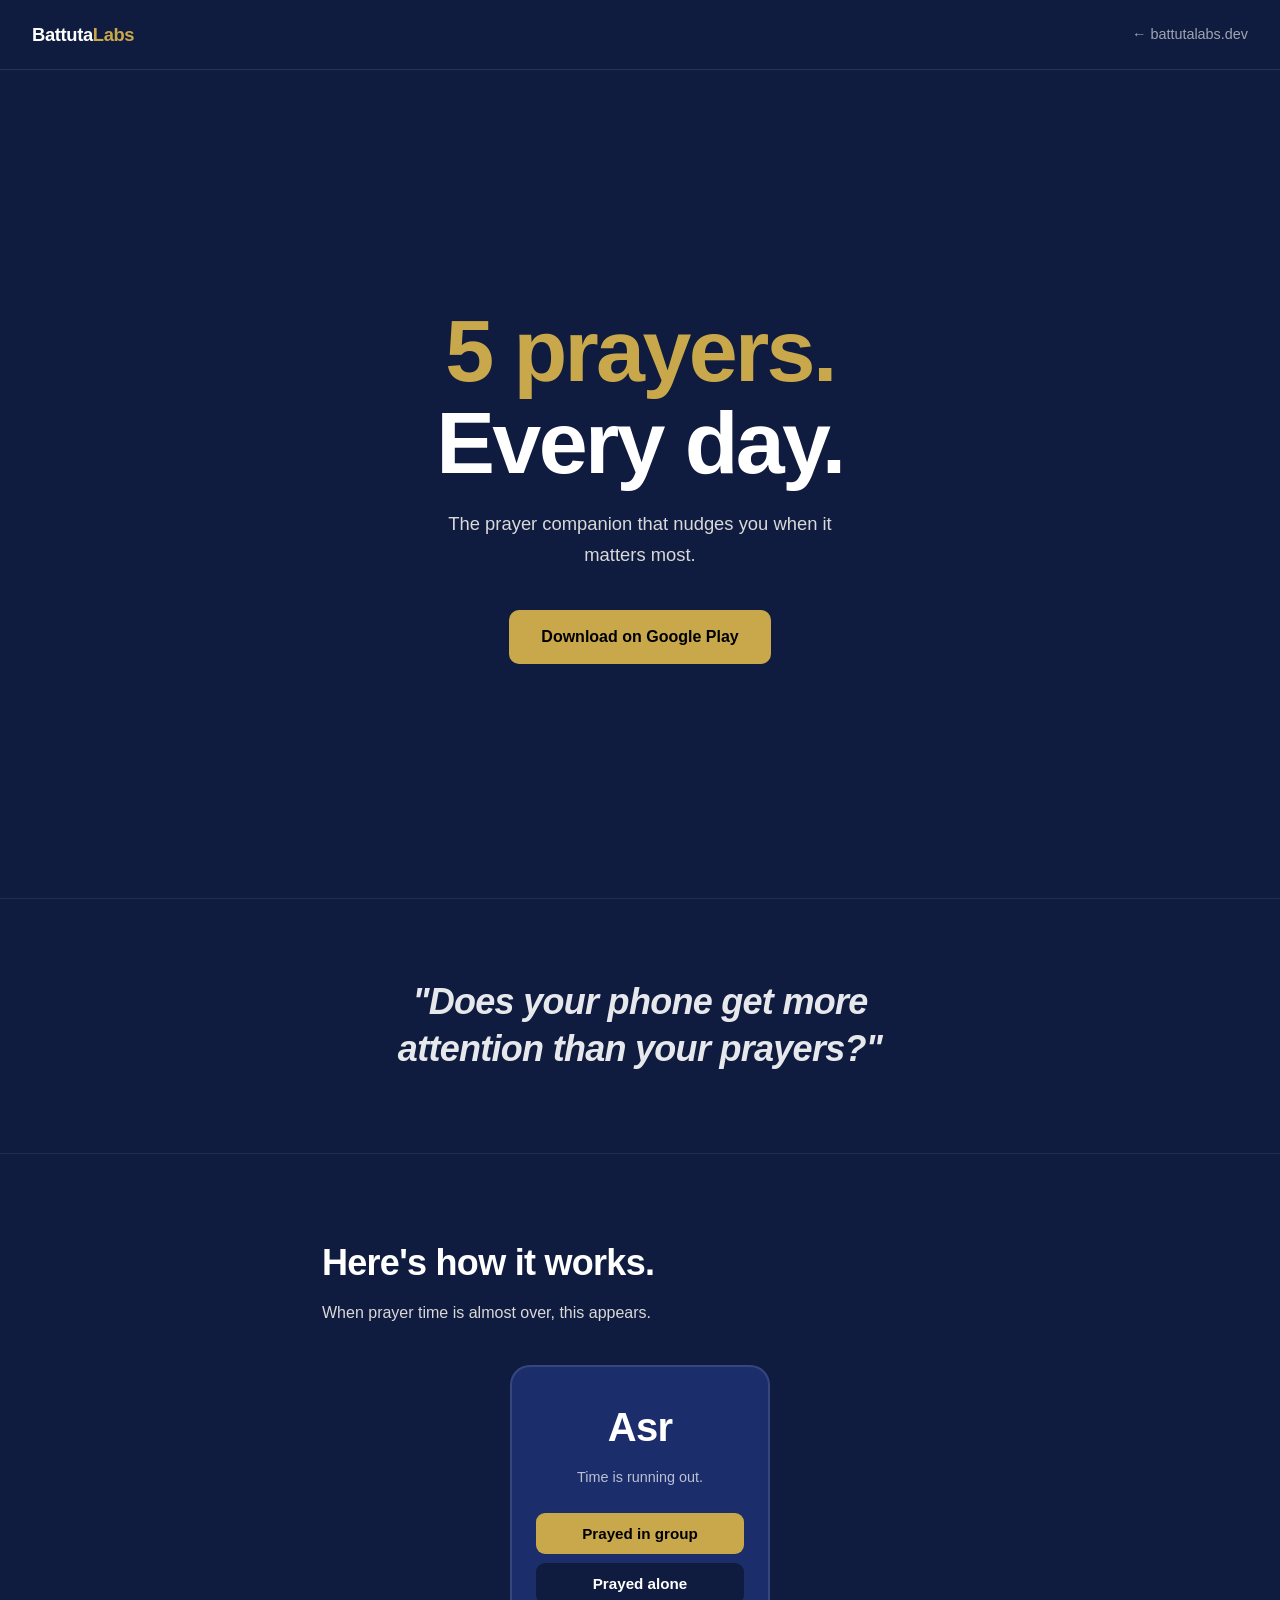
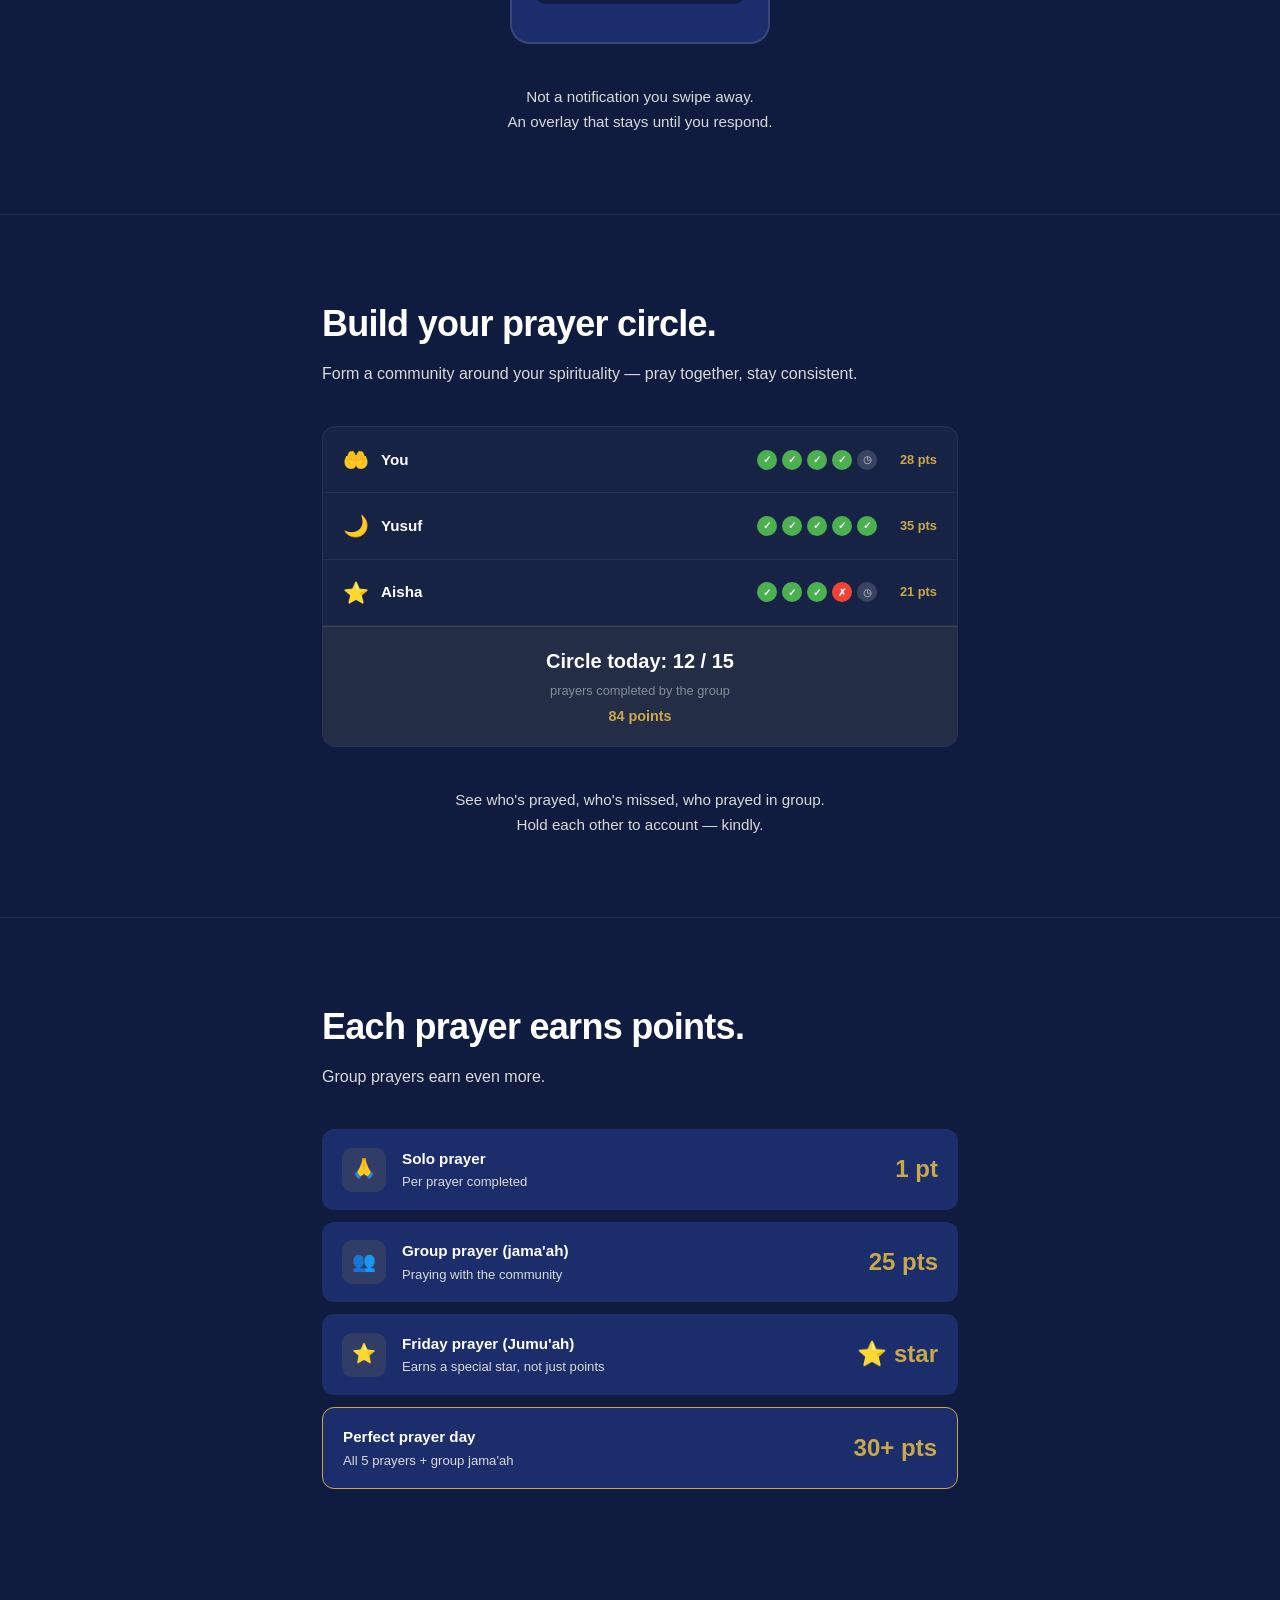
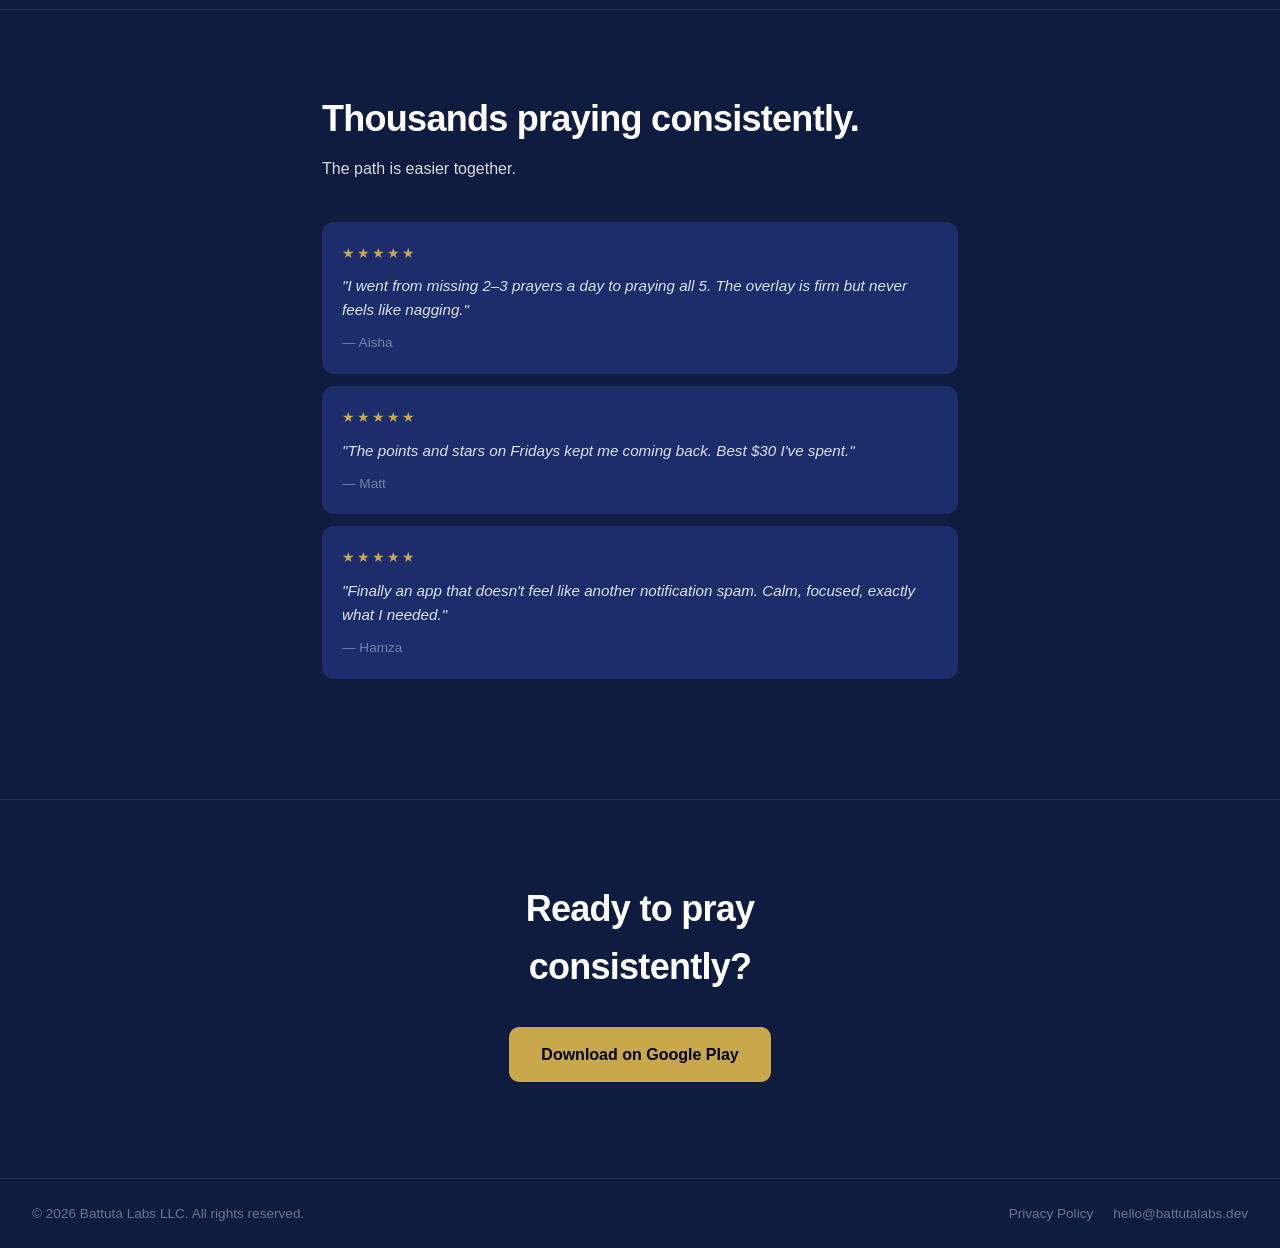
==== muslimprayernudge/index.html @ 5a3c50cb "Initial site: Battuta Labs homepage + Muslim Prayer Nudge marketing page" ====
<!DOCTYPE html>
<html lang="en">
<head>
  <meta charset="UTF-8" />
  <meta name="viewport" content="width=device-width, initial-scale=1.0" />
  <title>Muslim Prayer Nudge — Battuta Labs</title>
  <meta name="description" content="The prayer companion that nudges you when it matters most. Track your salah, build a prayer circle, earn points for consistency." />
  <link rel="stylesheet" href="../style.css" />
  <style>
    body { background: var(--app-bg); color: #fff; }

    /* ── Shared section shell ── */
    .section {
      max-width: 700px;
      margin: 0 auto;
      padding: 5rem 2rem;
    }

    .section-divider {
      border: none;
      border-top: 1px solid rgba(255,255,255,0.08);
    }

    /* ── Hero ── */
    .hero {
      min-height: 92vh;
      display: flex;
      flex-direction: column;
      align-items: center;
      justify-content: center;
      text-align: center;
      padding: 4rem 2rem;
      max-width: 700px;
      margin: 0 auto;
    }

    .hero h1 {
      font-size: clamp(3rem, 10vw, 5.5rem);
      font-weight: 800;
      letter-spacing: -0.03em;
      line-height: 1.05;
      margin-bottom: 1.25rem;
    }

    .hero h1 span { color: var(--app-gold); }

    .hero p {
      font-size: 1.15rem;
      color: var(--app-text);
      max-width: 420px;
      line-height: 1.65;
      margin-bottom: 2.5rem;
    }

    .btn-primary {
      display: inline-block;
      background: var(--app-gold);
      color: #000;
      font-size: 1rem;
      font-weight: 700;
      padding: 0.9rem 2rem;
      border-radius: 10px;
      text-decoration: none;
      transition: opacity 0.15s;
    }

    .btn-primary:hover { opacity: 0.88; }

    /* ── Problem pull-quote ── */
    .problem {
      text-align: center;
      padding: 5rem 2rem;
      max-width: 600px;
      margin: 0 auto;
    }

    .problem blockquote {
      font-size: clamp(1.5rem, 4vw, 2.25rem);
      font-weight: 700;
      font-style: italic;
      line-height: 1.3;
      letter-spacing: -0.02em;
      color: rgba(255,255,255,0.9);
    }

    /* ── Feature sections ── */
    .feature-header { margin-bottom: 2.5rem; }
    .feature-header h2 {
      font-size: clamp(1.6rem, 4vw, 2.25rem);
      font-weight: 800;
      letter-spacing: -0.02em;
      margin-bottom: 0.5rem;
    }
    .feature-header p { color: var(--app-text); font-size: 1rem; }

    /* ── Overlay mockup ── */
    .overlay-mockup-wrap {
      display: flex;
      justify-content: center;
      margin: 2.5rem 0;
    }

    .overlay-mockup {
      width: 260px;
      background: var(--app-card);
      border: 2px solid rgba(255,255,255,0.12);
      border-radius: 20px;
      padding: 1.75rem 1.5rem;
      text-align: center;
    }

    .overlay-prayer-name {
      font-size: 2.5rem;
      font-weight: 800;
      color: #fff;
      letter-spacing: -0.02em;
    }

    .overlay-subtitle {
      font-size: 0.9rem;
      color: rgba(255,255,255,0.7);
      margin: 0.4rem 0 1.5rem;
    }

    .overlay-btn {
      display: block;
      width: 100%;
      padding: 0.75rem;
      border-radius: 9px;
      font-size: 0.95rem;
      font-weight: 700;
      margin-bottom: 0.6rem;
      border: none;
      cursor: default;
    }

    .overlay-btn.gold { background: var(--app-gold); color: #000; }
    .overlay-btn.blue { background: var(--app-bg); color: #fff; }

    .feature-caption {
      text-align: center;
      color: var(--app-text);
      font-size: 0.95rem;
      line-height: 1.65;
      max-width: 420px;
      margin: 0 auto;
    }

    /* ── Circle board mockup ── */
    .circle-board {
      background: rgba(255,255,255,0.03);
      border: 1px solid rgba(255,255,255,0.08);
      border-radius: 14px;
      overflow: hidden;
      margin: 2.5rem 0;
    }

    .member-row {
      display: flex;
      align-items: center;
      gap: 0.75rem;
      padding: 1rem 1.25rem;
      border-bottom: 1px solid rgba(255,255,255,0.06);
    }

    .member-row:last-of-type { border-bottom: none; }

    .member-emoji { font-size: 1.3rem; flex-shrink: 0; }

    .member-name {
      flex: 1;
      font-weight: 600;
      font-size: 0.95rem;
    }

    .prayer-dots {
      display: flex;
      gap: 5px;
      flex-shrink: 0;
    }

    .dot {
      width: 20px;
      height: 20px;
      border-radius: 50%;
      display: flex;
      align-items: center;
      justify-content: center;
      font-size: 0.6rem;
      font-weight: 700;
    }

    .dot.prayed   { background: #4CAF50; color: #fff; }
    .dot.missed   { background: #F44336; color: #fff; }
    .dot.upcoming { background: rgba(255,255,255,0.15); color: rgba(255,255,255,0.5); }

    .member-pts {
      font-size: 0.8rem;
      color: var(--app-gold);
      font-weight: 600;
      flex-shrink: 0;
      min-width: 48px;
      text-align: right;
    }

    .circle-total {
      background: rgba(201,168,76,0.08);
      border-top: 1px solid rgba(201,168,76,0.2);
      padding: 1.1rem 1.25rem;
      text-align: center;
    }

    .circle-total strong {
      display: block;
      font-size: 1.25rem;
      font-weight: 800;
      color: #fff;
    }

    .circle-total span {
      font-size: 0.8rem;
      color: rgba(255,255,255,0.45);
    }

    .circle-total .total-pts {
      font-size: 0.9rem;
      color: var(--app-gold);
      font-weight: 600;
      margin-top: 0.2rem;
    }

    /* ── Points cards ── */
    .points-cards { display: flex; flex-direction: column; gap: 0.75rem; margin: 2.5rem 0; }

    .point-card {
      display: flex;
      align-items: center;
      gap: 1rem;
      background: var(--app-card);
      border-radius: 12px;
      padding: 1.1rem 1.25rem;
    }

    .point-card.bordered {
      border: 1.5px solid var(--app-gold);
    }

    .point-icon {
      width: 44px;
      height: 44px;
      border-radius: 10px;
      background: rgba(201,168,76,0.12);
      display: flex;
      align-items: center;
      justify-content: center;
      font-size: 1.2rem;
      flex-shrink: 0;
    }

    .point-info { flex: 1; }
    .point-info h4 { font-size: 0.95rem; font-weight: 700; color: #fff; }
    .point-info p { font-size: 0.82rem; color: var(--app-text); }

    .point-value {
      font-size: 1.5rem;
      font-weight: 800;
      color: var(--app-gold);
      flex-shrink: 0;
    }

    /* ── Social proof ── */
    .reviews { display: flex; flex-direction: column; gap: 0.75rem; margin: 2.5rem 0; }

    .review-card {
      background: var(--app-card);
      border-radius: 12px;
      padding: 1.25rem;
    }

    .stars { color: var(--app-gold); font-size: 0.9rem; letter-spacing: 2px; margin-bottom: 0.6rem; }

    .review-body {
      font-size: 0.95rem;
      font-style: italic;
      color: rgba(255,255,255,0.85);
      line-height: 1.6;
      margin-bottom: 0.6rem;
    }

    .review-author { font-size: 0.85rem; color: rgba(255,255,255,0.4); }

    /* ── Final CTA ── */
    .cta-section {
      text-align: center;
      padding: 5rem 2rem 6rem;
      max-width: 500px;
      margin: 0 auto;
    }

    .cta-section h2 {
      font-size: clamp(1.6rem, 4vw, 2.25rem);
      font-weight: 800;
      letter-spacing: -0.02em;
      margin-bottom: 2rem;
    }

    @media (max-width: 520px) {
      .section { padding: 3.5rem 1.25rem; }
      .hero { padding: 3rem 1.25rem; min-height: 80vh; }
      .overlay-mockup { width: 220px; }
      .member-row { gap: 0.5rem; }
    }
  </style>
</head>
<body>

  <nav class="site-nav dark">
    <a class="logo" href="../">Battuta<span class="labs">Labs</span></a>
    <a class="nav-link" href="../">← battutalabs.dev</a>
  </nav>

  <!-- HERO -->
  <section class="hero">
    <h1><span>5 prayers.</span><br>Every day.</h1>
    <p>The prayer companion that nudges you when it matters most.</p>
    <a class="btn-primary" href="#">Download on Google Play</a>
  </section>

  <hr class="section-divider" />

  <!-- PROBLEM -->
  <div class="problem">
    <blockquote>"Does your phone get more attention than your prayers?"</blockquote>
  </div>

  <hr class="section-divider" />

  <!-- FEATURE 1: The Nudge -->
  <div class="section">
    <div class="feature-header">
      <h2>Here's how it works.</h2>
      <p>When prayer time is almost over, this appears.</p>
    </div>

    <div class="overlay-mockup-wrap">
      <div class="overlay-mockup">
        <div class="overlay-prayer-name">Asr</div>
        <div class="overlay-subtitle">Time is running out.</div>
        <button class="overlay-btn gold">Prayed in group</button>
        <button class="overlay-btn blue">Prayed alone</button>
      </div>
    </div>

    <p class="feature-caption">
      Not a notification you swipe away.<br>
      An overlay that stays until you respond.
    </p>
  </div>

  <hr class="section-divider" />

  <!-- FEATURE 2: Prayer Circle -->
  <div class="section">
    <div class="feature-header">
      <h2>Build your prayer circle.</h2>
      <p>Form a community around your spirituality — pray together, stay consistent.</p>
    </div>

    <div class="circle-board">
      <!-- You -->
      <div class="member-row">
        <span class="member-emoji">🤲</span>
        <span class="member-name">You</span>
        <div class="prayer-dots">
          <span class="dot prayed">✓</span>
          <span class="dot prayed">✓</span>
          <span class="dot prayed">✓</span>
          <span class="dot prayed">✓</span>
          <span class="dot upcoming">◷</span>
        </div>
        <span class="member-pts">28 pts</span>
      </div>
      <!-- Yusuf -->
      <div class="member-row">
        <span class="member-emoji">🌙</span>
        <span class="member-name">Yusuf</span>
        <div class="prayer-dots">
          <span class="dot prayed">✓</span>
          <span class="dot prayed">✓</span>
          <span class="dot prayed">✓</span>
          <span class="dot prayed">✓</span>
          <span class="dot prayed">✓</span>
        </div>
        <span class="member-pts">35 pts</span>
      </div>
      <!-- Aisha -->
      <div class="member-row">
        <span class="member-emoji">⭐</span>
        <span class="member-name">Aisha</span>
        <div class="prayer-dots">
          <span class="dot prayed">✓</span>
          <span class="dot prayed">✓</span>
          <span class="dot prayed">✓</span>
          <span class="dot missed">✗</span>
          <span class="dot upcoming">◷</span>
        </div>
        <span class="member-pts">21 pts</span>
      </div>
      <!-- Group total -->
      <div class="circle-total">
        <strong>Circle today: 12 / 15</strong>
        <span>prayers completed by the group</span>
        <div class="total-pts">84 points</div>
      </div>
    </div>

    <p class="feature-caption">
      See who's prayed, who's missed, who prayed in group.<br>
      Hold each other to account — kindly.
    </p>
  </div>

  <hr class="section-divider" />

  <!-- FEATURE 3: Points -->
  <div class="section">
    <div class="feature-header">
      <h2>Each prayer earns points.</h2>
      <p>Group prayers earn even more.</p>
    </div>

    <div class="points-cards">
      <div class="point-card">
        <div class="point-icon">🙏</div>
        <div class="point-info">
          <h4>Solo prayer</h4>
          <p>Per prayer completed</p>
        </div>
        <span class="point-value">1 pt</span>
      </div>

      <div class="point-card">
        <div class="point-icon">👥</div>
        <div class="point-info">
          <h4>Group prayer (jama'ah)</h4>
          <p>Praying with the community</p>
        </div>
        <span class="point-value">25 pts</span>
      </div>

      <div class="point-card">
        <div class="point-icon">⭐</div>
        <div class="point-info">
          <h4>Friday prayer (Jumu'ah)</h4>
          <p>Earns a special star, not just points</p>
        </div>
        <span class="point-value">⭐ star</span>
      </div>

      <div class="point-card bordered">
        <div class="point-info">
          <h4>Perfect prayer day</h4>
          <p>All 5 prayers + group jama'ah</p>
        </div>
        <span class="point-value">30+ pts</span>
      </div>
    </div>
  </div>

  <hr class="section-divider" />

  <!-- SOCIAL PROOF -->
  <div class="section">
    <div class="feature-header">
      <h2>Thousands praying consistently.</h2>
      <p>The path is easier together.</p>
    </div>

    <div class="reviews">
      <div class="review-card">
        <div class="stars">★★★★★</div>
        <p class="review-body">"I went from missing 2–3 prayers a day to praying all 5. The overlay is firm but never feels like nagging."</p>
        <p class="review-author">— Aisha</p>
      </div>
      <div class="review-card">
        <div class="stars">★★★★★</div>
        <p class="review-body">"The points and stars on Fridays kept me coming back. Best $30 I've spent."</p>
        <p class="review-author">— Matt</p>
      </div>
      <div class="review-card">
        <div class="stars">★★★★★</div>
        <p class="review-body">"Finally an app that doesn't feel like another notification spam. Calm, focused, exactly what I needed."</p>
        <p class="review-author">— Hamza</p>
      </div>
    </div>
  </div>

  <hr class="section-divider" />

  <!-- FINAL CTA -->
  <div class="cta-section">
    <h2>Ready to pray consistently?</h2>
    <a class="btn-primary" href="#">Download on Google Play</a>
  </div>

  <footer class="site-footer dark">
    <p>&copy; 2026 Battuta Labs LLC. All rights reserved.</p>
    <nav class="footer-links">
      <a href="privacypolicy/">Privacy Policy</a>
      <a href="mailto:hello@battutalabs.dev">hello@battutalabs.dev</a>
    </nav>
  </footer>

</body>
</html>
---- style.css ----
*, *::before, *::after { box-sizing: border-box; margin: 0; padding: 0; }

:root {
  --bg: #ffffff;
  --text: #1a1a1a;
  --muted: #6b6b6b;
  --accent: #1a6b3c;
  --accent-light: #e8f5ee;
  --border: #e8e8e8;
  --card: #f9f9f9;

  --app-bg: #0F1C3F;
  --app-card: #1B2E6B;
  --app-gold: #C9A84C;
  --app-text: #D9D9D9;
}

body {
  font-family: -apple-system, BlinkMacSystemFont, "Segoe UI", Roboto, Helvetica, Arial, sans-serif;
  line-height: 1.6;
  color: var(--text);
  background: var(--bg);
}

/* ── Nav ── */
.site-nav {
  padding: 1.25rem 2rem;
  border-bottom: 1px solid var(--border);
  display: flex;
  align-items: center;
  justify-content: space-between;
}

.site-nav.dark {
  border-bottom-color: rgba(255,255,255,0.1);
  background: var(--app-bg);
}

.logo {
  font-size: 1.15rem;
  font-weight: 700;
  color: var(--text);
  text-decoration: none;
  letter-spacing: -0.02em;
}

.logo .labs { color: var(--accent); }

.site-nav.dark .logo { color: #fff; }
.site-nav.dark .logo .labs { color: var(--app-gold); }

.nav-link {
  font-size: 0.9rem;
  color: var(--muted);
  text-decoration: none;
}

.nav-link:hover { color: var(--text); }
.site-nav.dark .nav-link { color: rgba(255,255,255,0.6); }
.site-nav.dark .nav-link:hover { color: #fff; }

/* ── Footer ── */
.site-footer {
  border-top: 1px solid var(--border);
  padding: 1.5rem 2rem;
  display: flex;
  justify-content: space-between;
  align-items: center;
  flex-wrap: wrap;
  gap: 0.75rem;
}

.site-footer.dark {
  border-top-color: rgba(255,255,255,0.1);
  background: var(--app-bg);
}

.site-footer p {
  font-size: 0.85rem;
  color: var(--muted);
}

.site-footer.dark p { color: rgba(255,255,255,0.4); }

.footer-links { display: flex; gap: 1.25rem; }

.footer-links a {
  font-size: 0.85rem;
  color: var(--muted);
  text-decoration: none;
}

.footer-links a:hover { color: var(--text); }
.site-footer.dark .footer-links a { color: rgba(255,255,255,0.4); }
.site-footer.dark .footer-links a:hover { color: #fff; }

/* ── Utilities ── */
.section-label {
  font-size: 0.72rem;
  font-weight: 700;
  letter-spacing: 0.1em;
  text-transform: uppercase;
  color: var(--muted);
  margin-bottom: 1rem;
}

@media (max-width: 520px) {
  .site-nav, .site-footer { padding: 1rem 1.25rem; }
  .site-footer { flex-direction: column; text-align: center; }
  .footer-links { justify-content: center; }
}
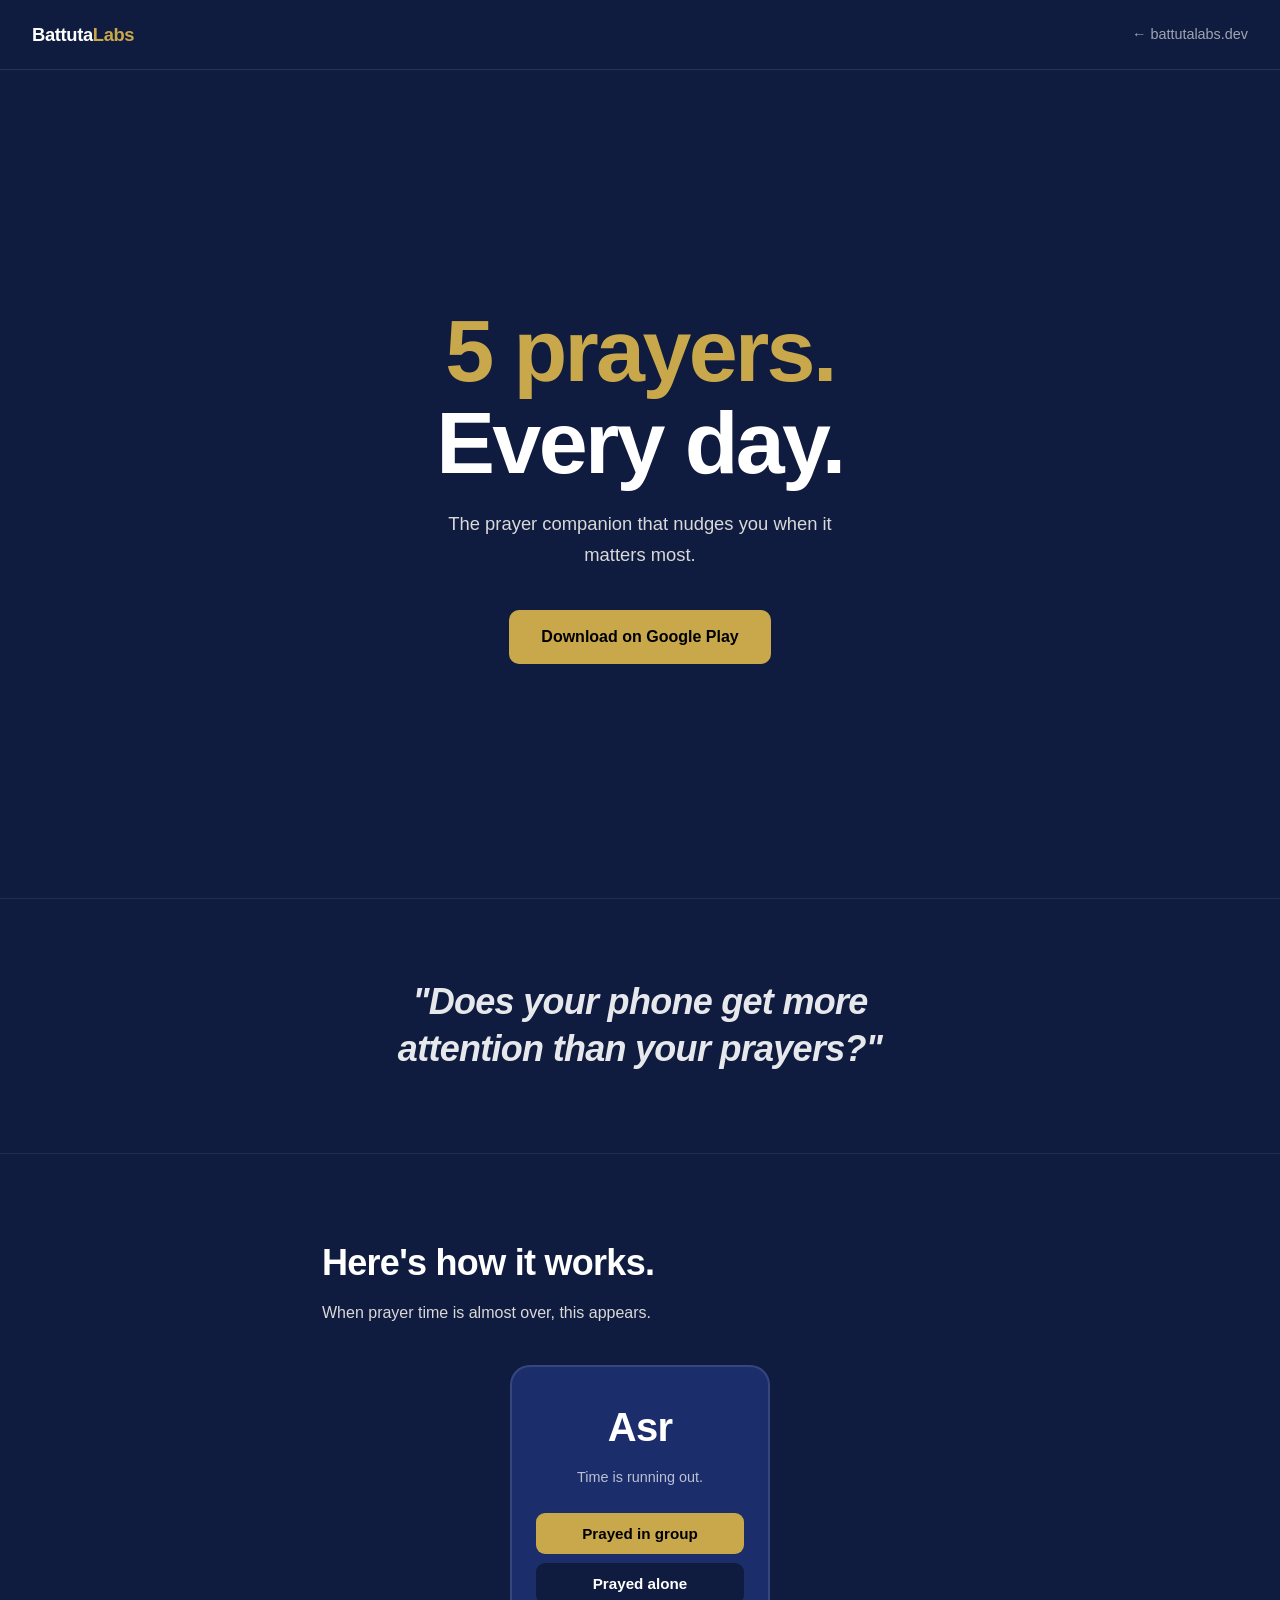
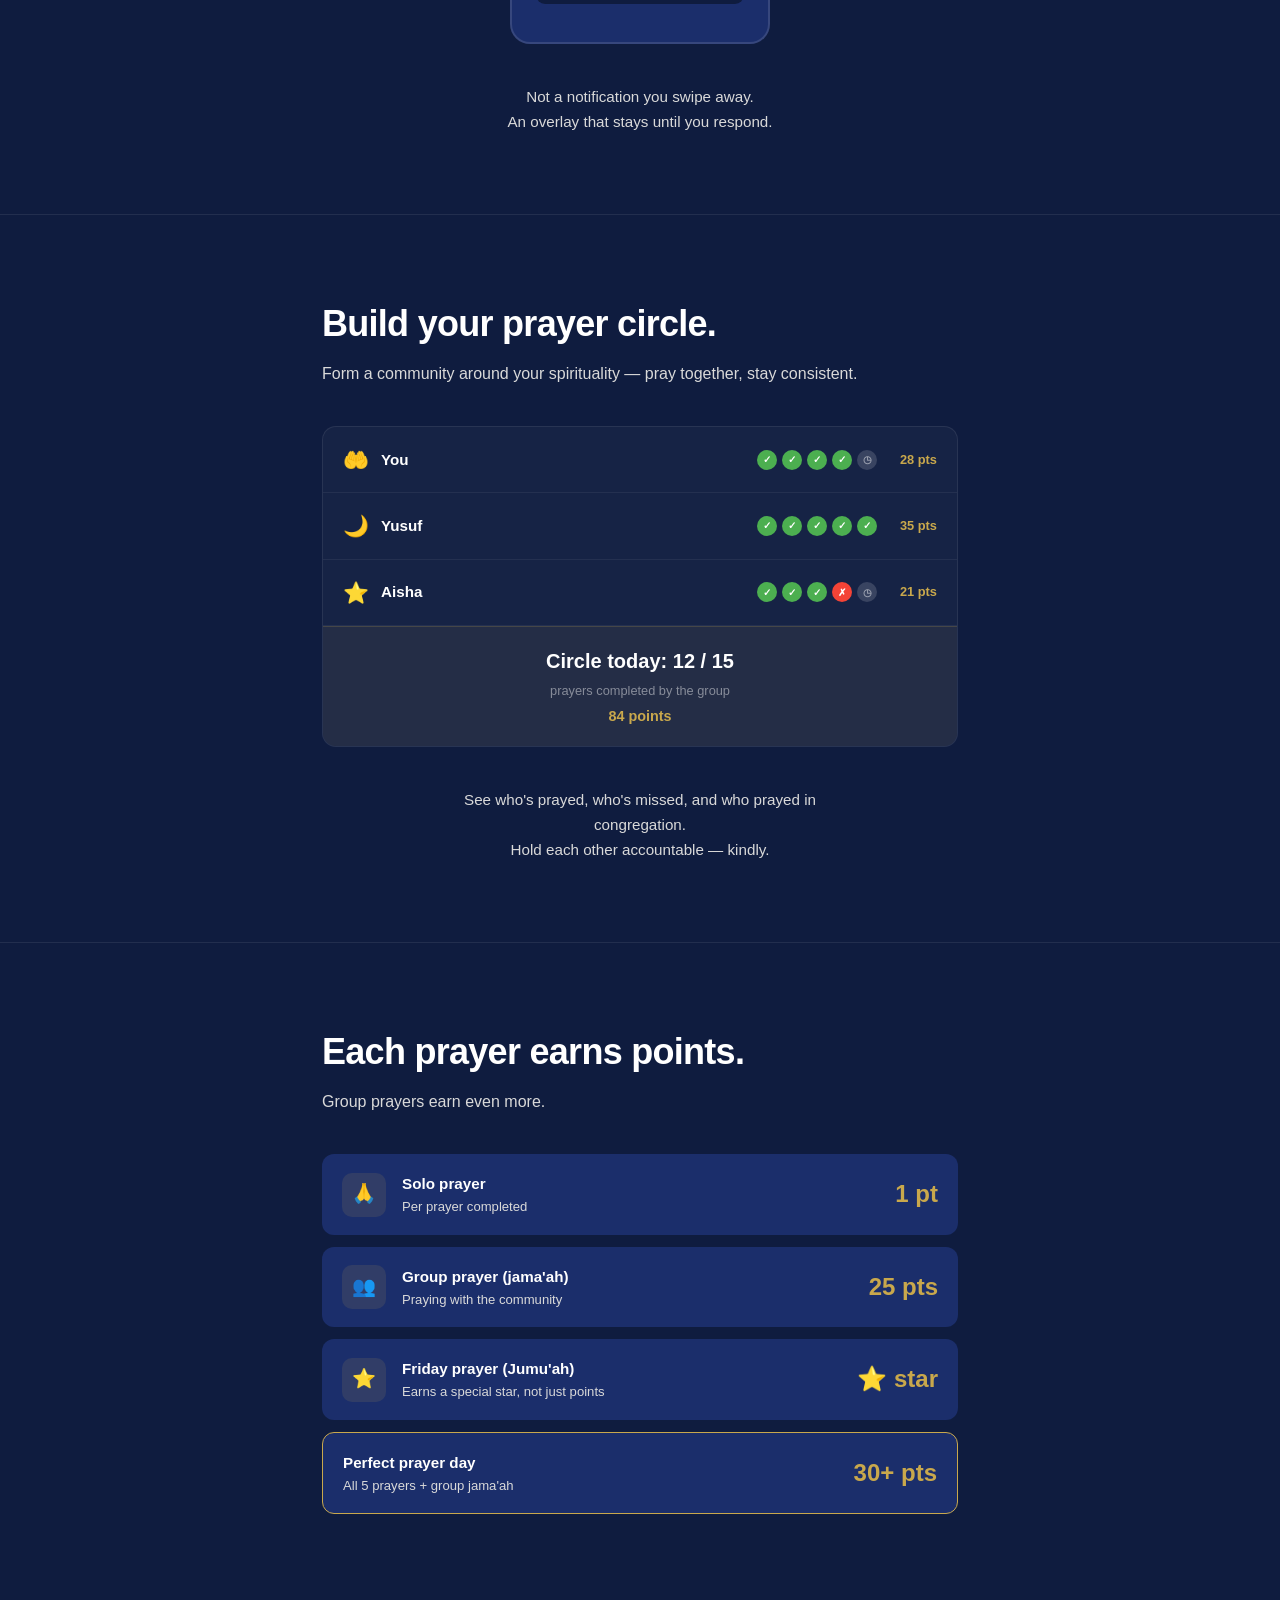
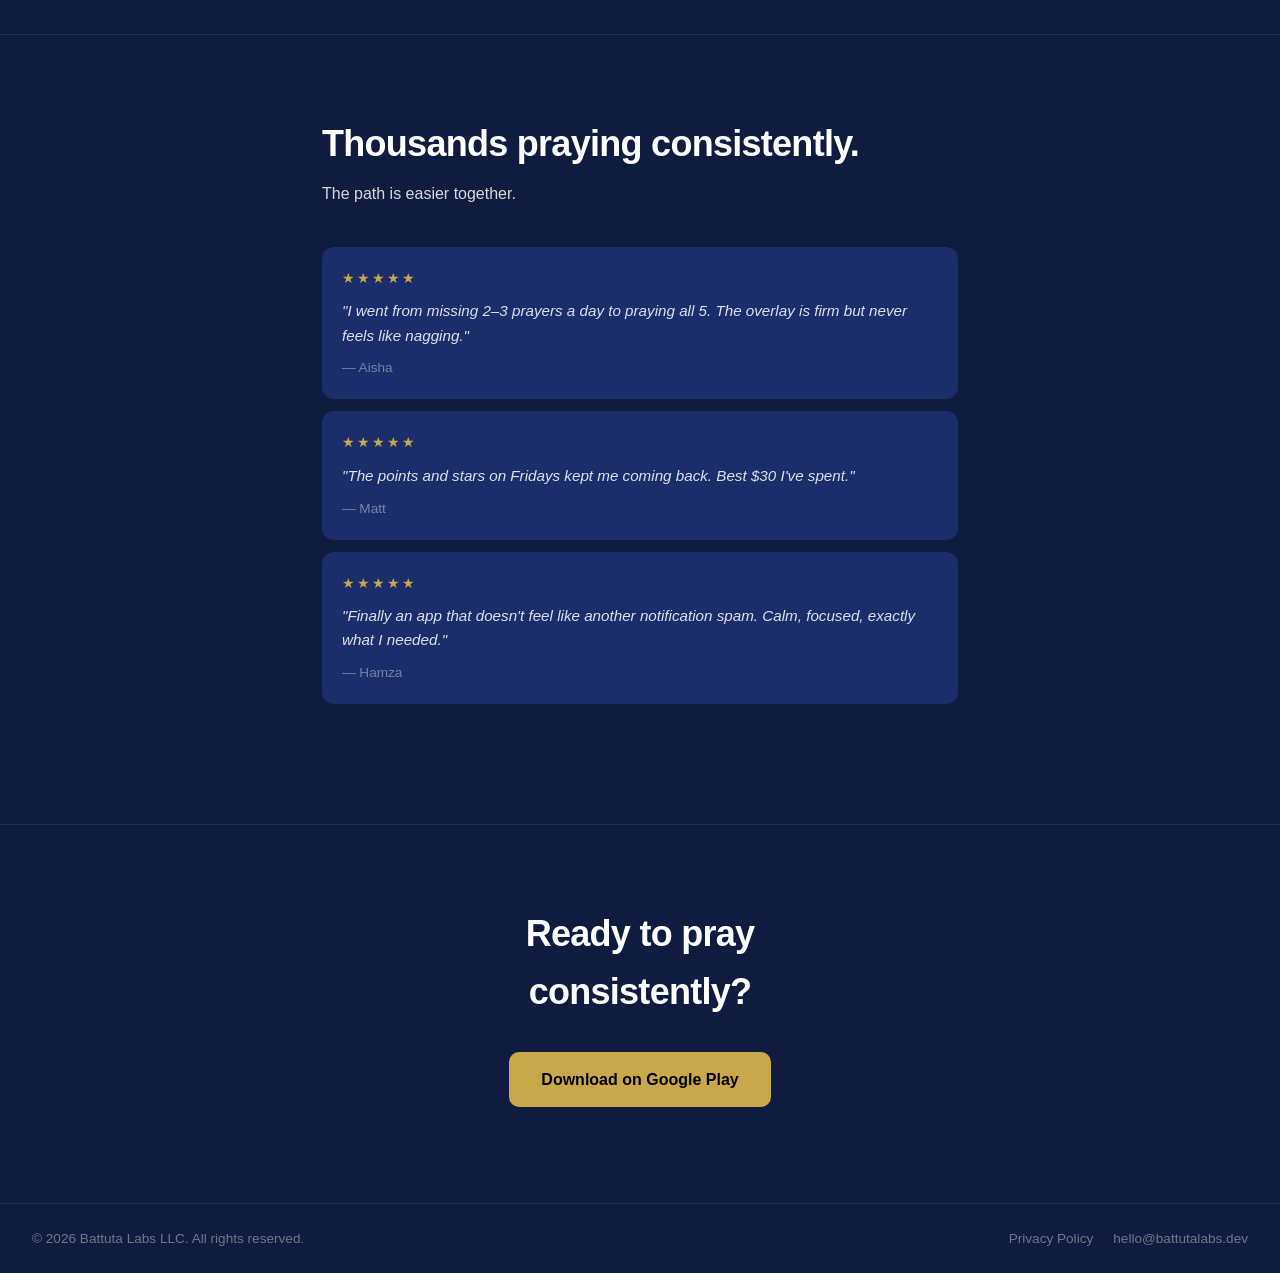
==== commit ec983913: "fix: correct grammar in prayer circle caption" ====
--- a/muslimprayernudge/index.html
+++ b/muslimprayernudge/index.html
@@ -415,8 +415,8 @@
     </div>
 
     <p class="feature-caption">
-      See who's prayed, who's missed, who prayed in group.<br>
-      Hold each other to account — kindly.
+      See who's prayed, who's missed, and who prayed in congregation.<br>
+      Hold each other accountable — kindly.
     </p>
   </div>
 
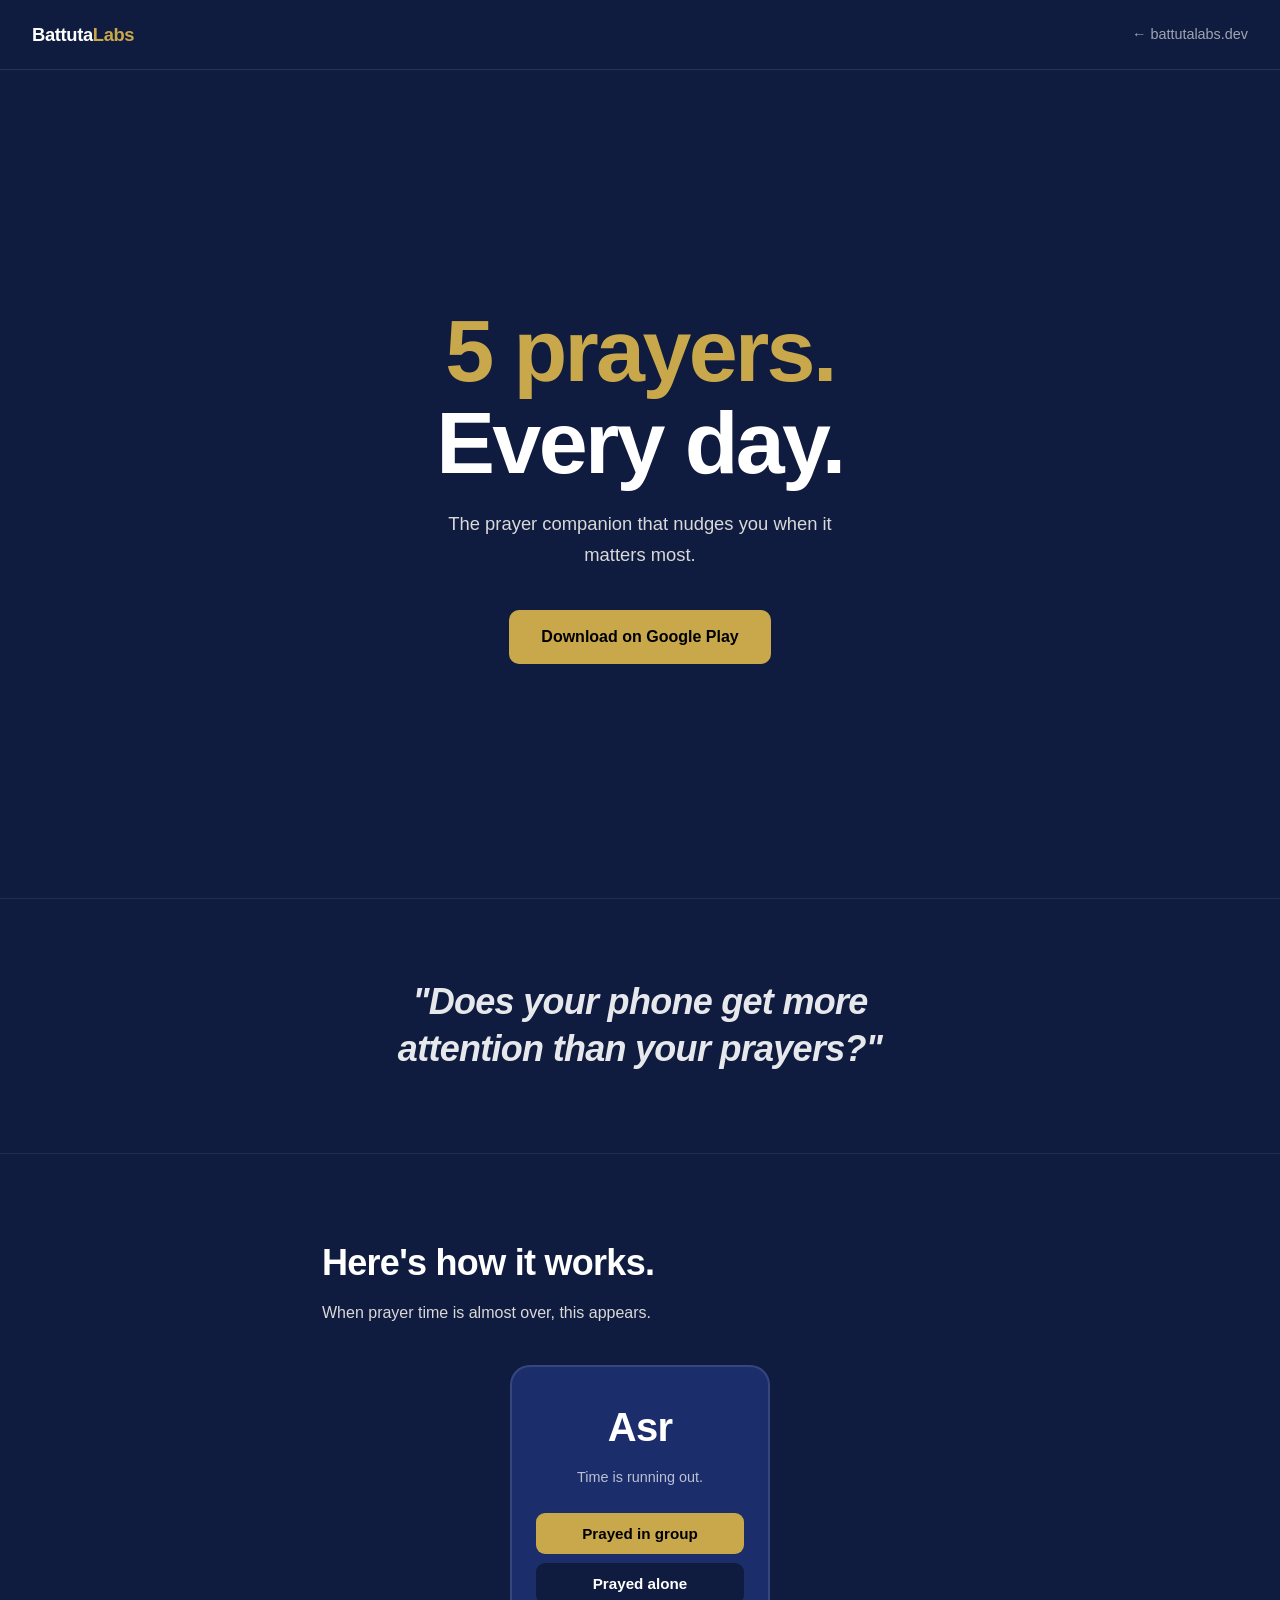
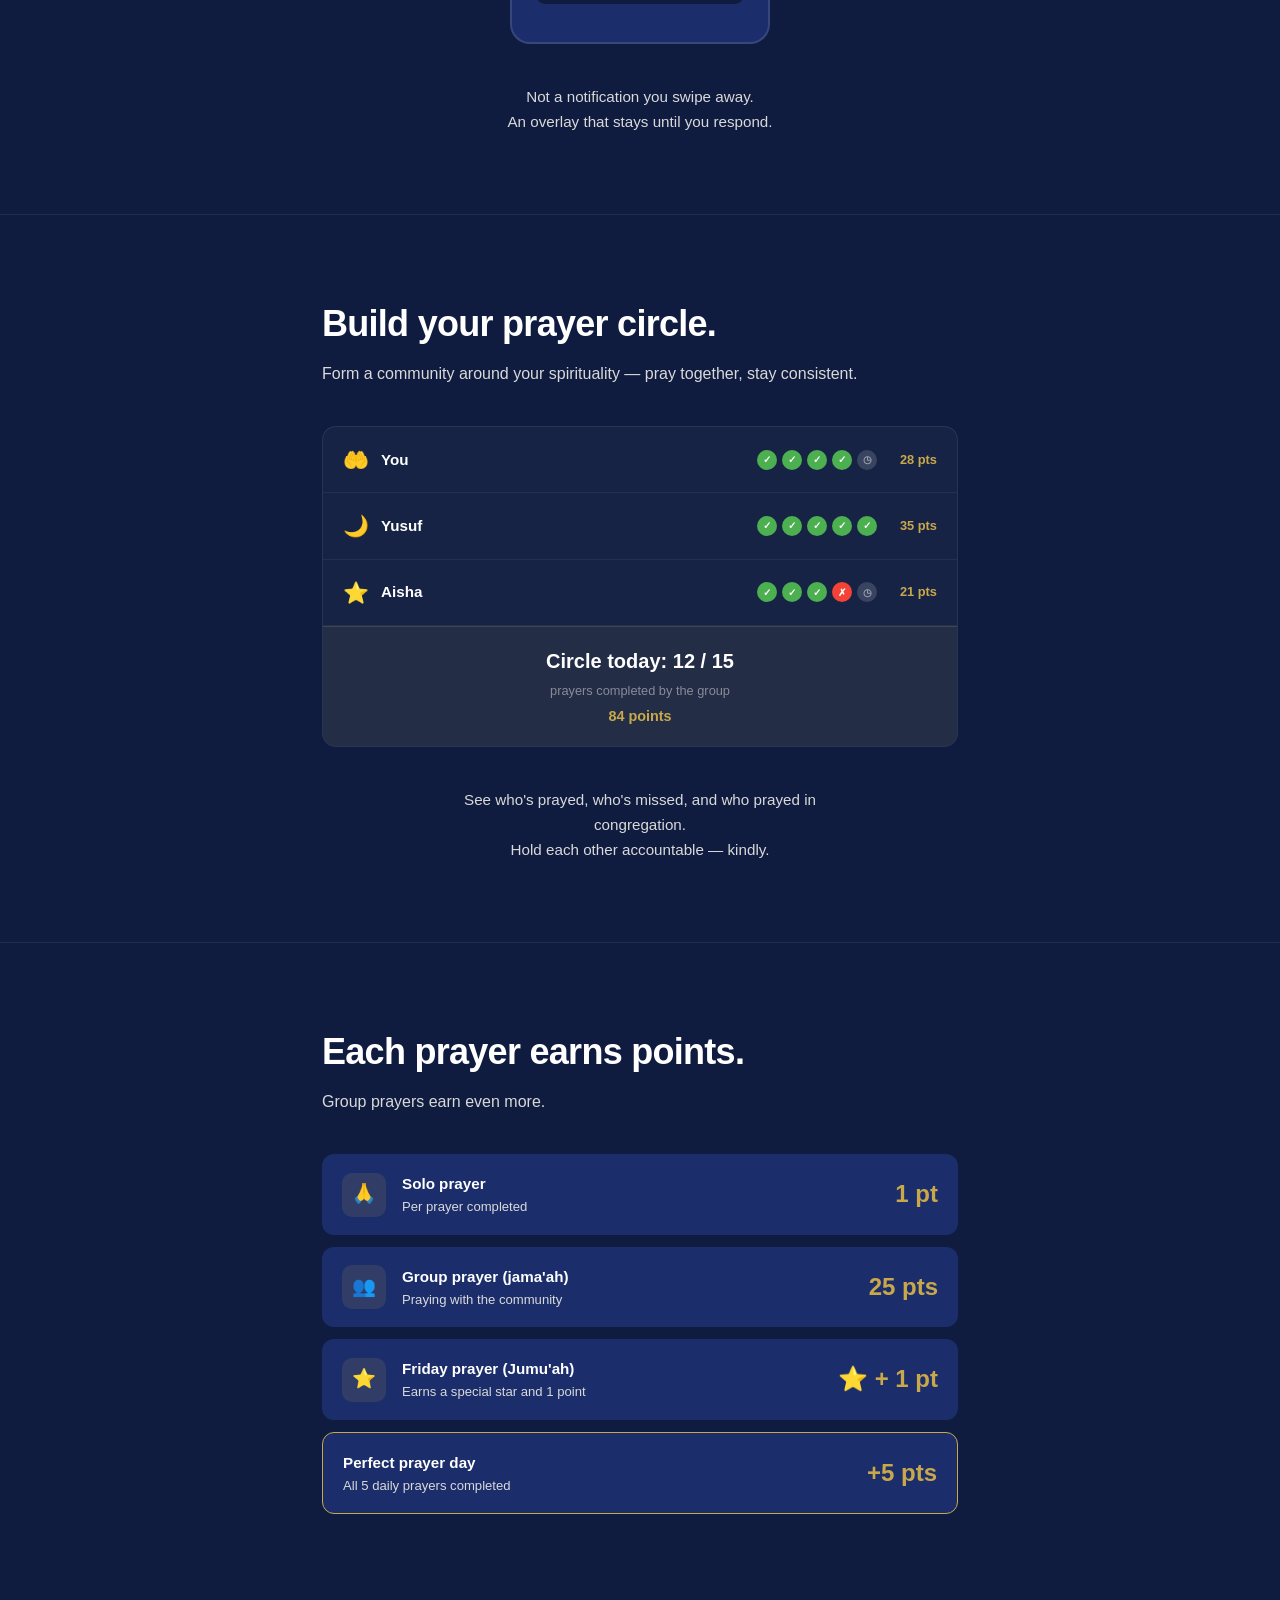
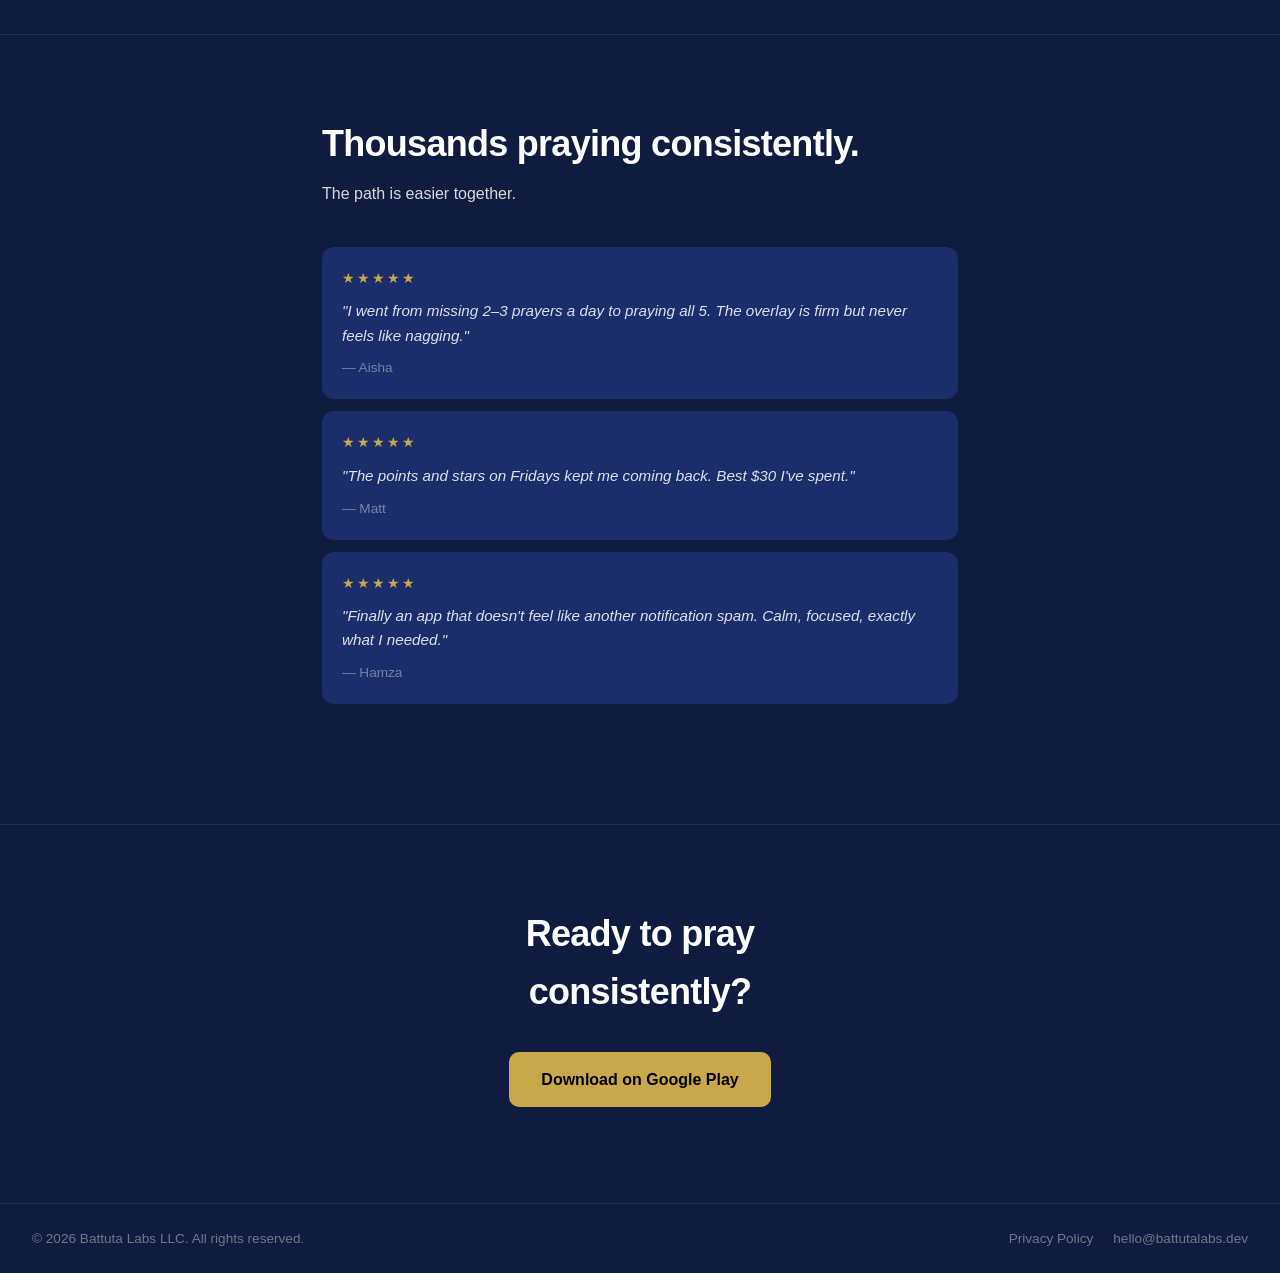
==== commit 962c94c3: "fix: update points values to match app (jumuah +1pt, perfect day +5pts)" ====
--- a/muslimprayernudge/index.html
+++ b/muslimprayernudge/index.html
@@ -452,17 +452,17 @@
         <div class="point-icon">⭐</div>
         <div class="point-info">
           <h4>Friday prayer (Jumu'ah)</h4>
-          <p>Earns a special star, not just points</p>
-        </div>
-        <span class="point-value">⭐ star</span>
+          <p>Earns a special star and 1 point</p>
+        </div>
+        <span class="point-value">⭐ + 1 pt</span>
       </div>
 
       <div class="point-card bordered">
         <div class="point-info">
           <h4>Perfect prayer day</h4>
-          <p>All 5 prayers + group jama'ah</p>
-        </div>
-        <span class="point-value">30+ pts</span>
+          <p>All 5 daily prayers completed</p>
+        </div>
+        <span class="point-value">+5 pts</span>
       </div>
     </div>
   </div>
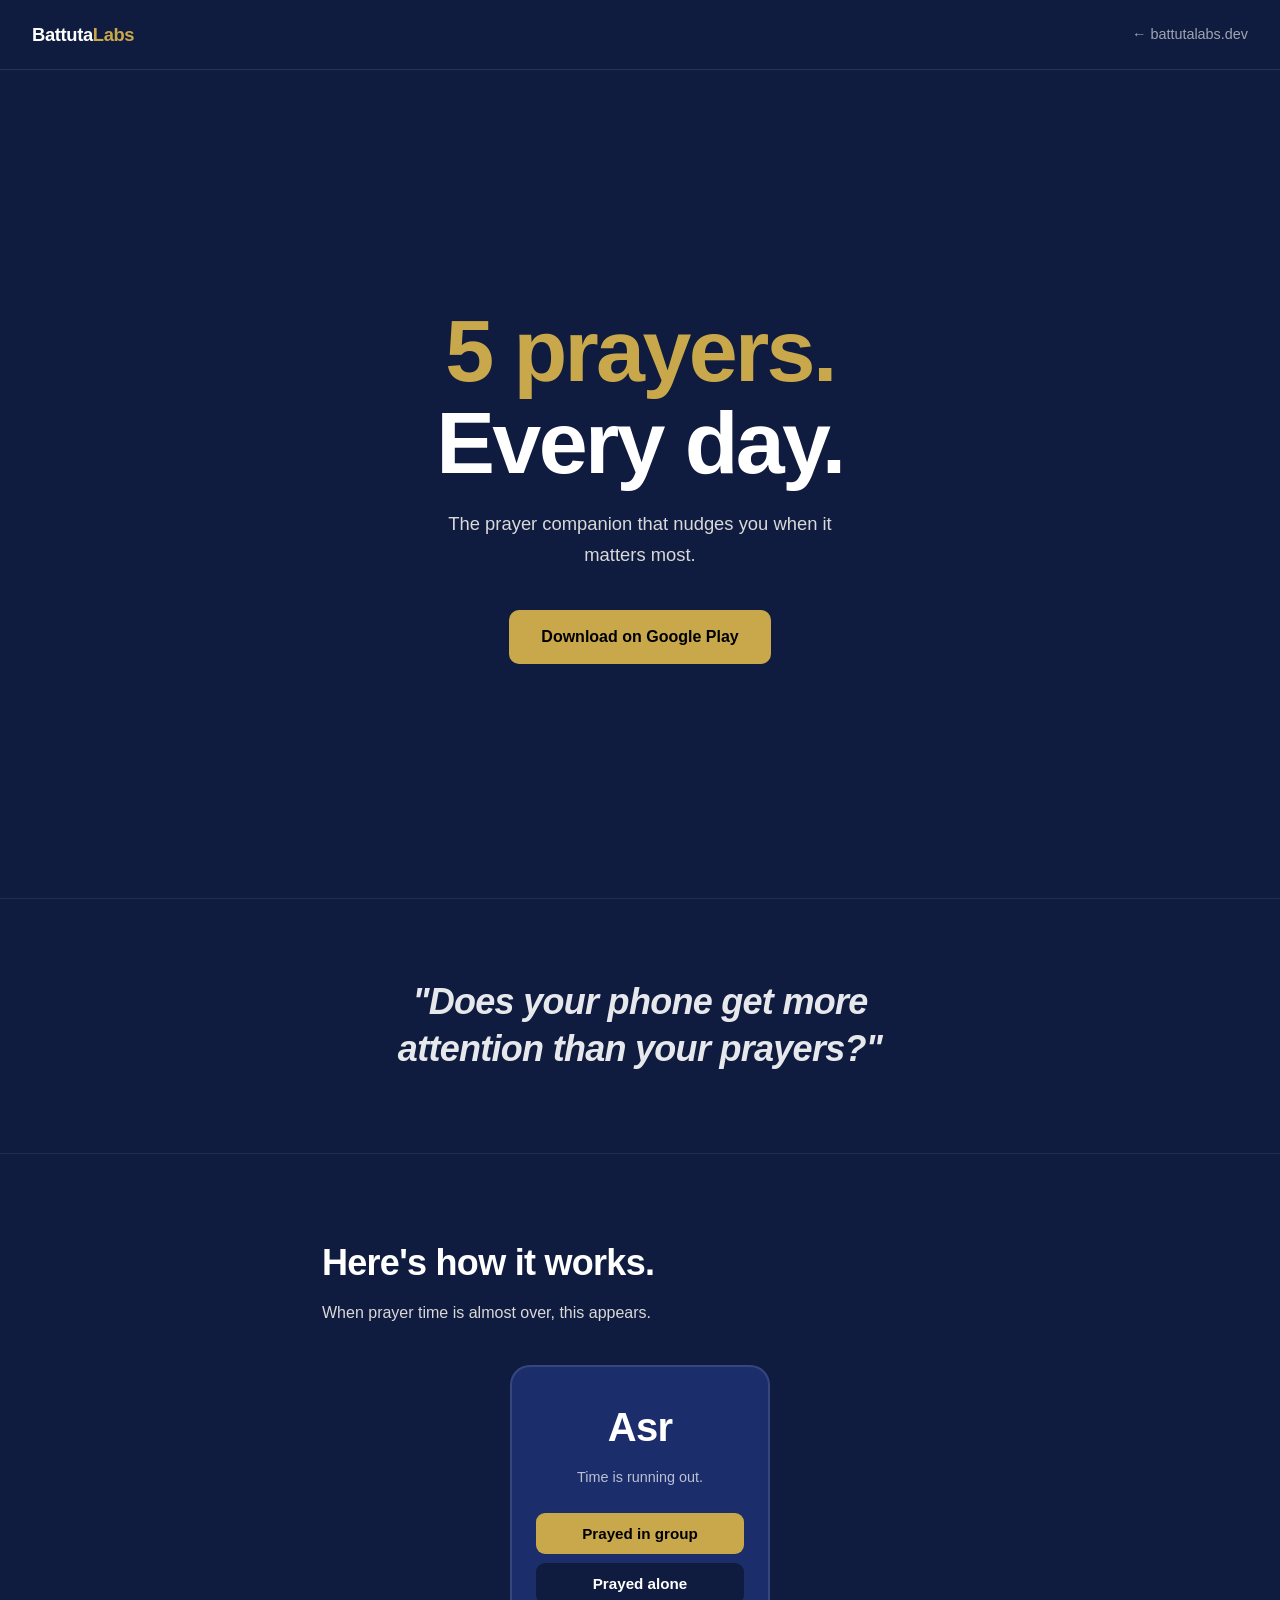
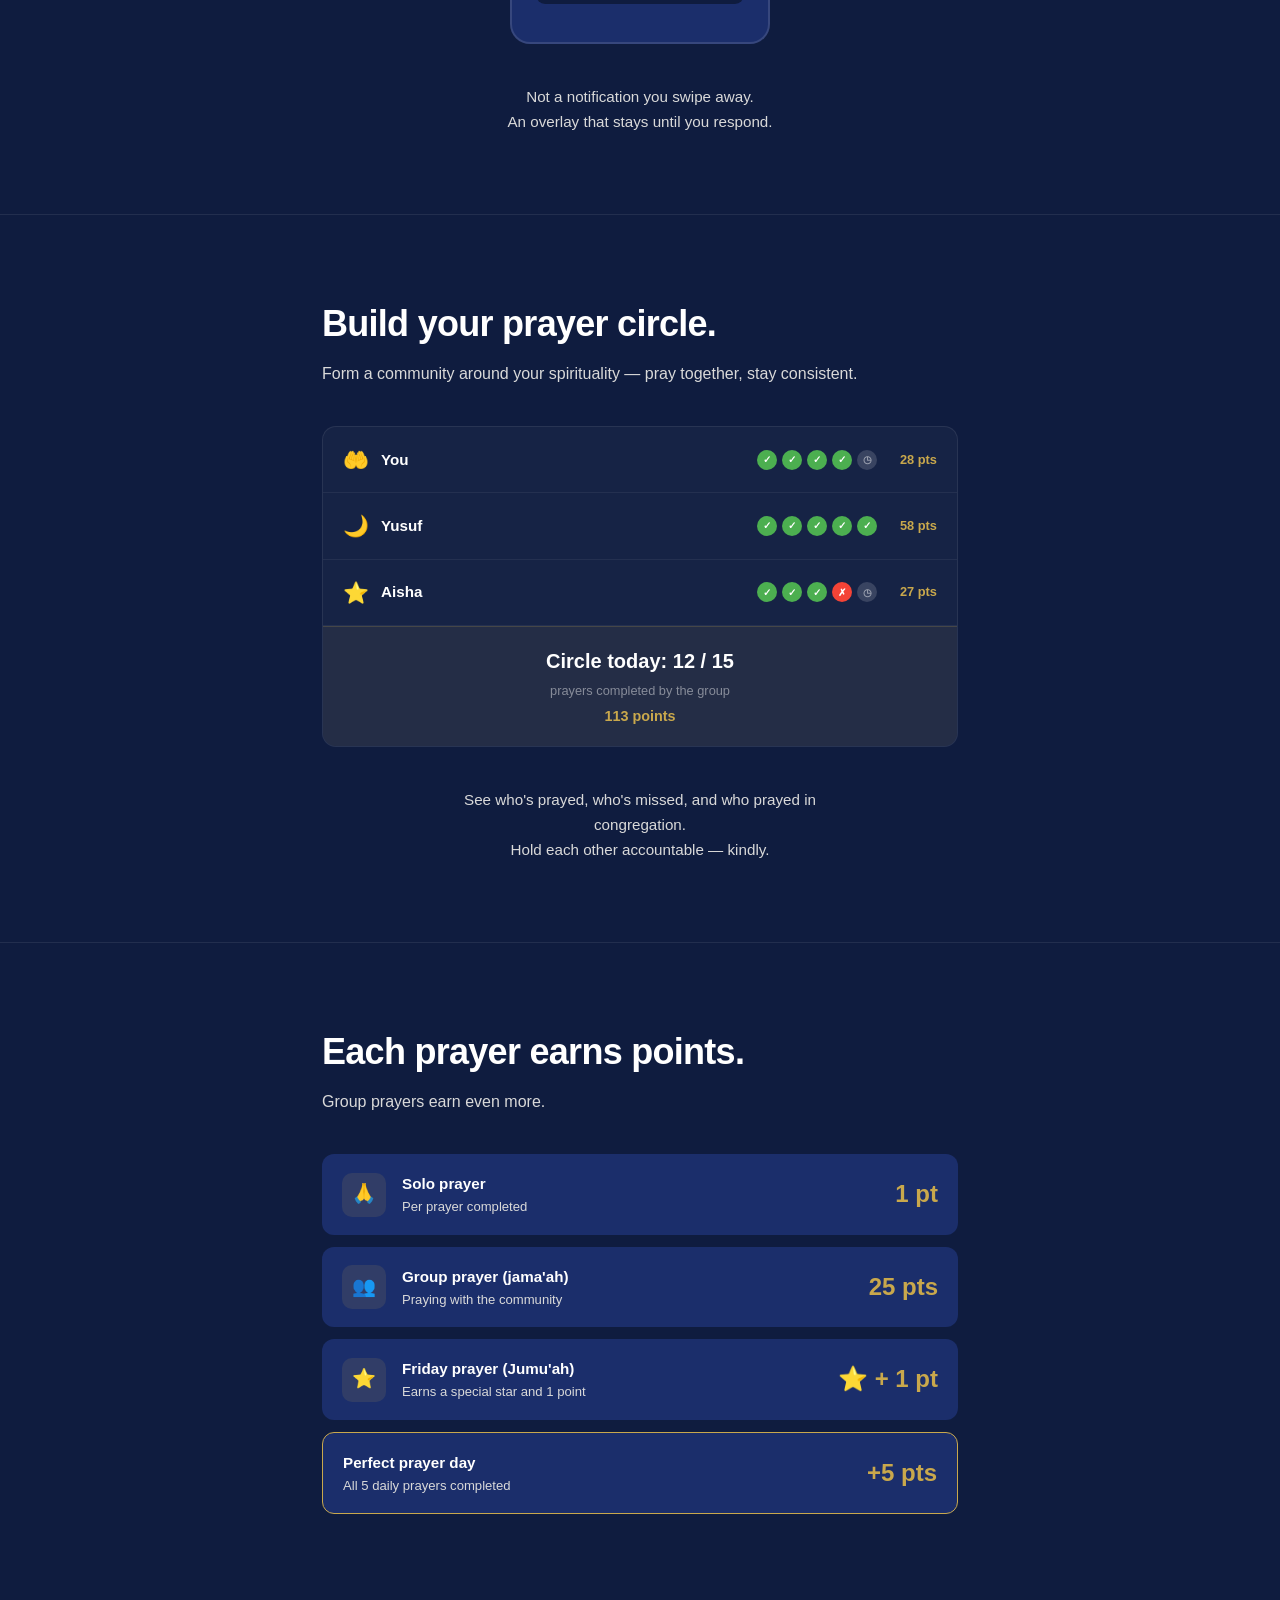
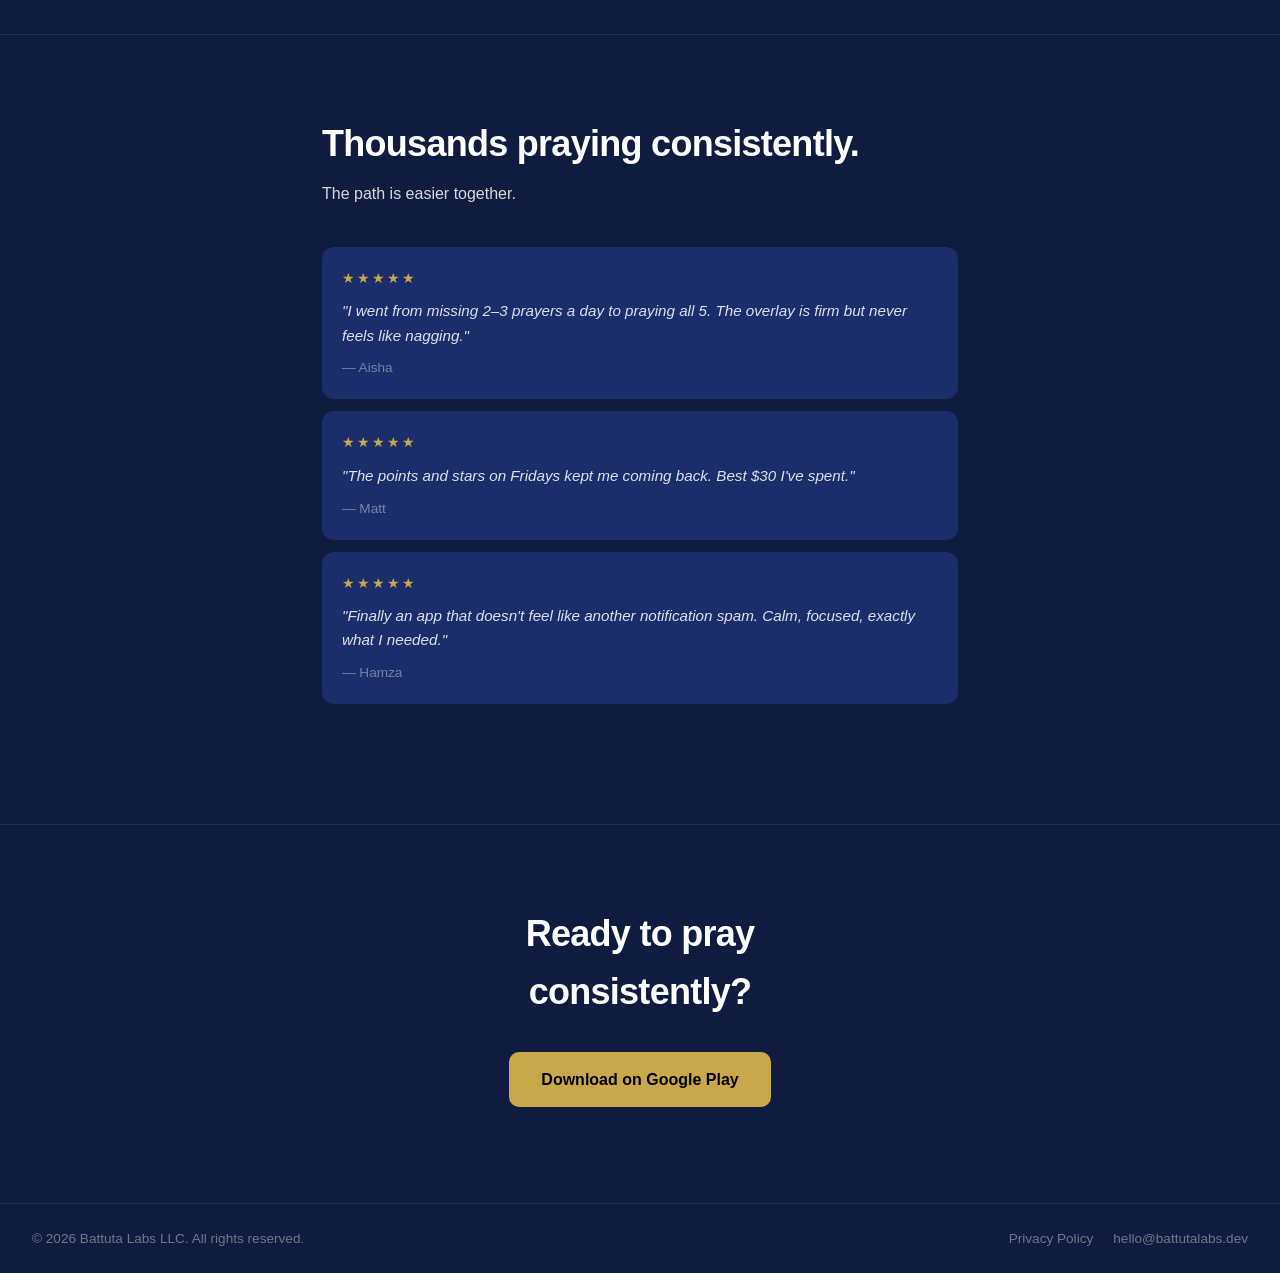
==== commit 333591a3: "fix: update circle board points to match app scoring (Yusuf 58, Aisha 27, total 113)" ====
--- a/muslimprayernudge/index.html
+++ b/muslimprayernudge/index.html
@@ -391,7 +391,7 @@
           <span class="dot prayed">✓</span>
           <span class="dot prayed">✓</span>
         </div>
-        <span class="member-pts">35 pts</span>
+        <span class="member-pts">58 pts</span>
       </div>
       <!-- Aisha -->
       <div class="member-row">
@@ -404,13 +404,13 @@
           <span class="dot missed">✗</span>
           <span class="dot upcoming">◷</span>
         </div>
-        <span class="member-pts">21 pts</span>
+        <span class="member-pts">27 pts</span>
       </div>
       <!-- Group total -->
       <div class="circle-total">
         <strong>Circle today: 12 / 15</strong>
         <span>prayers completed by the group</span>
-        <div class="total-pts">84 points</div>
+        <div class="total-pts">113 points</div>
       </div>
     </div>
 
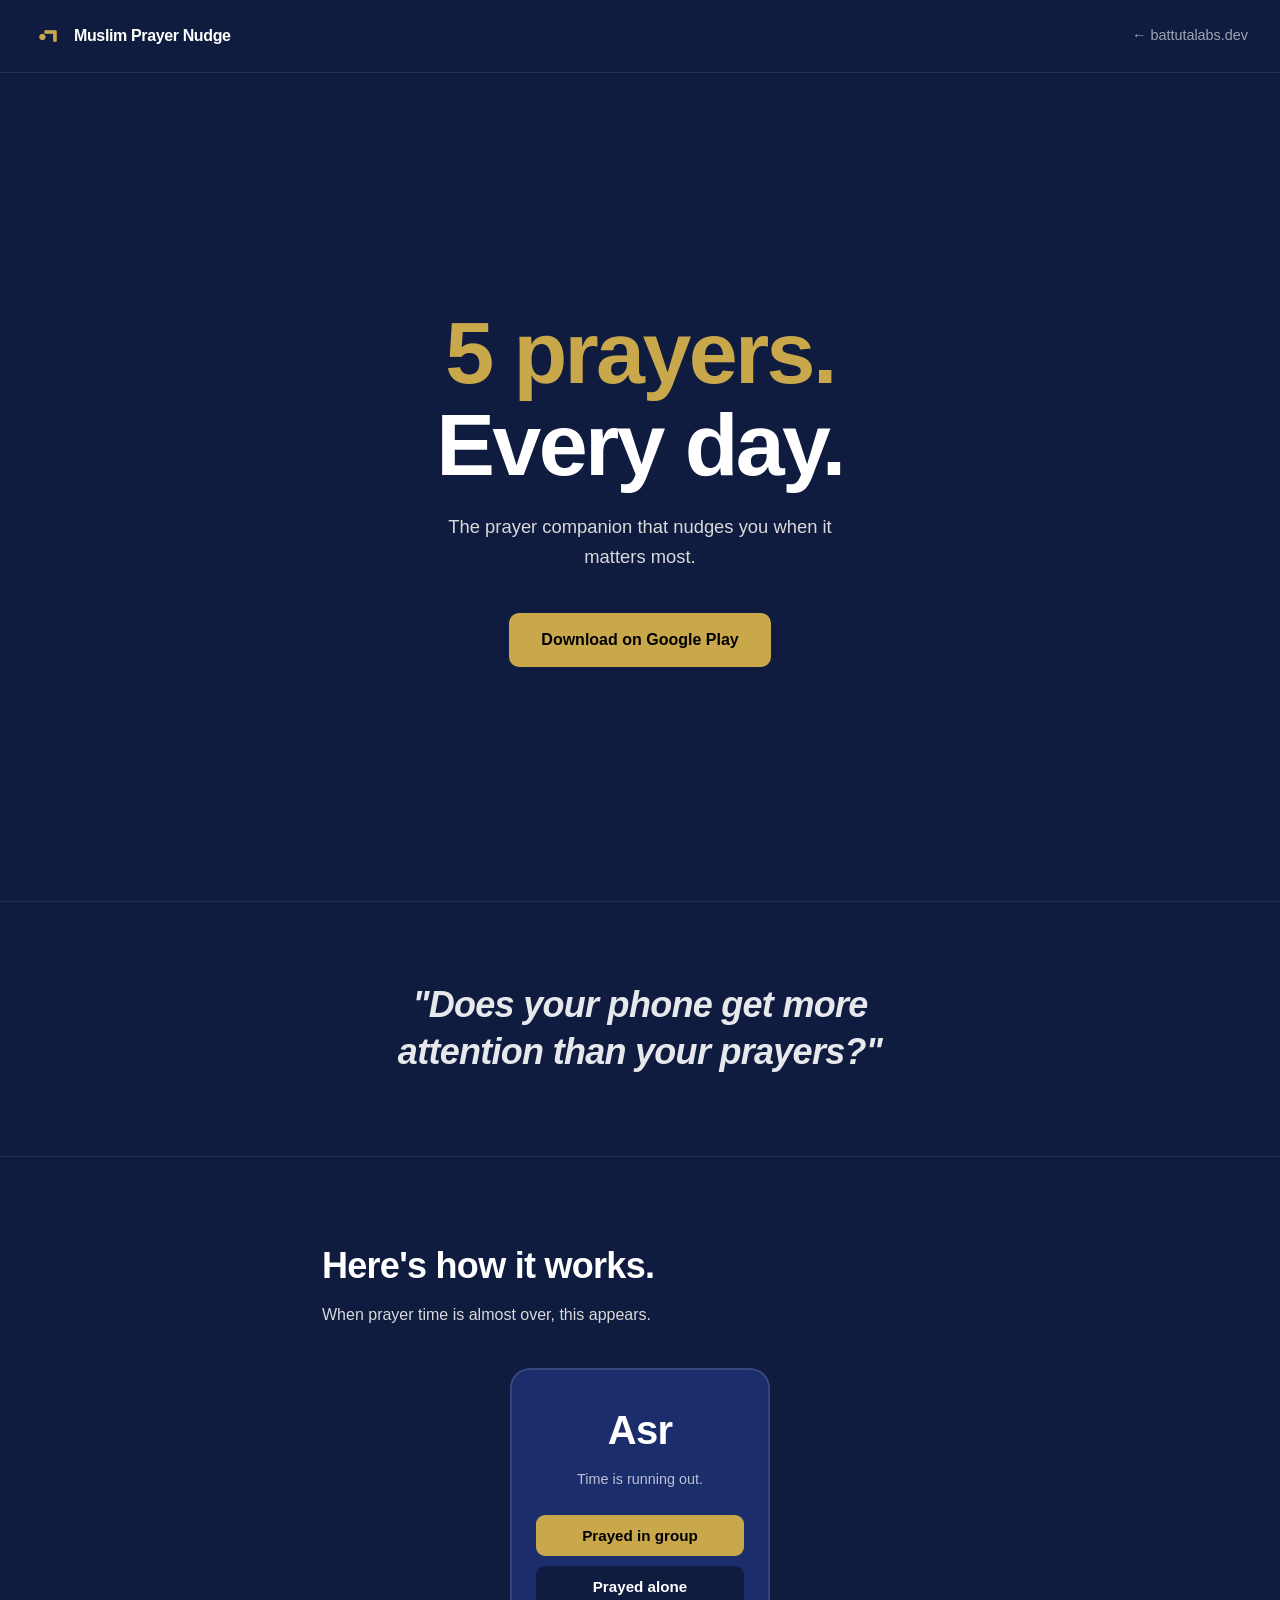
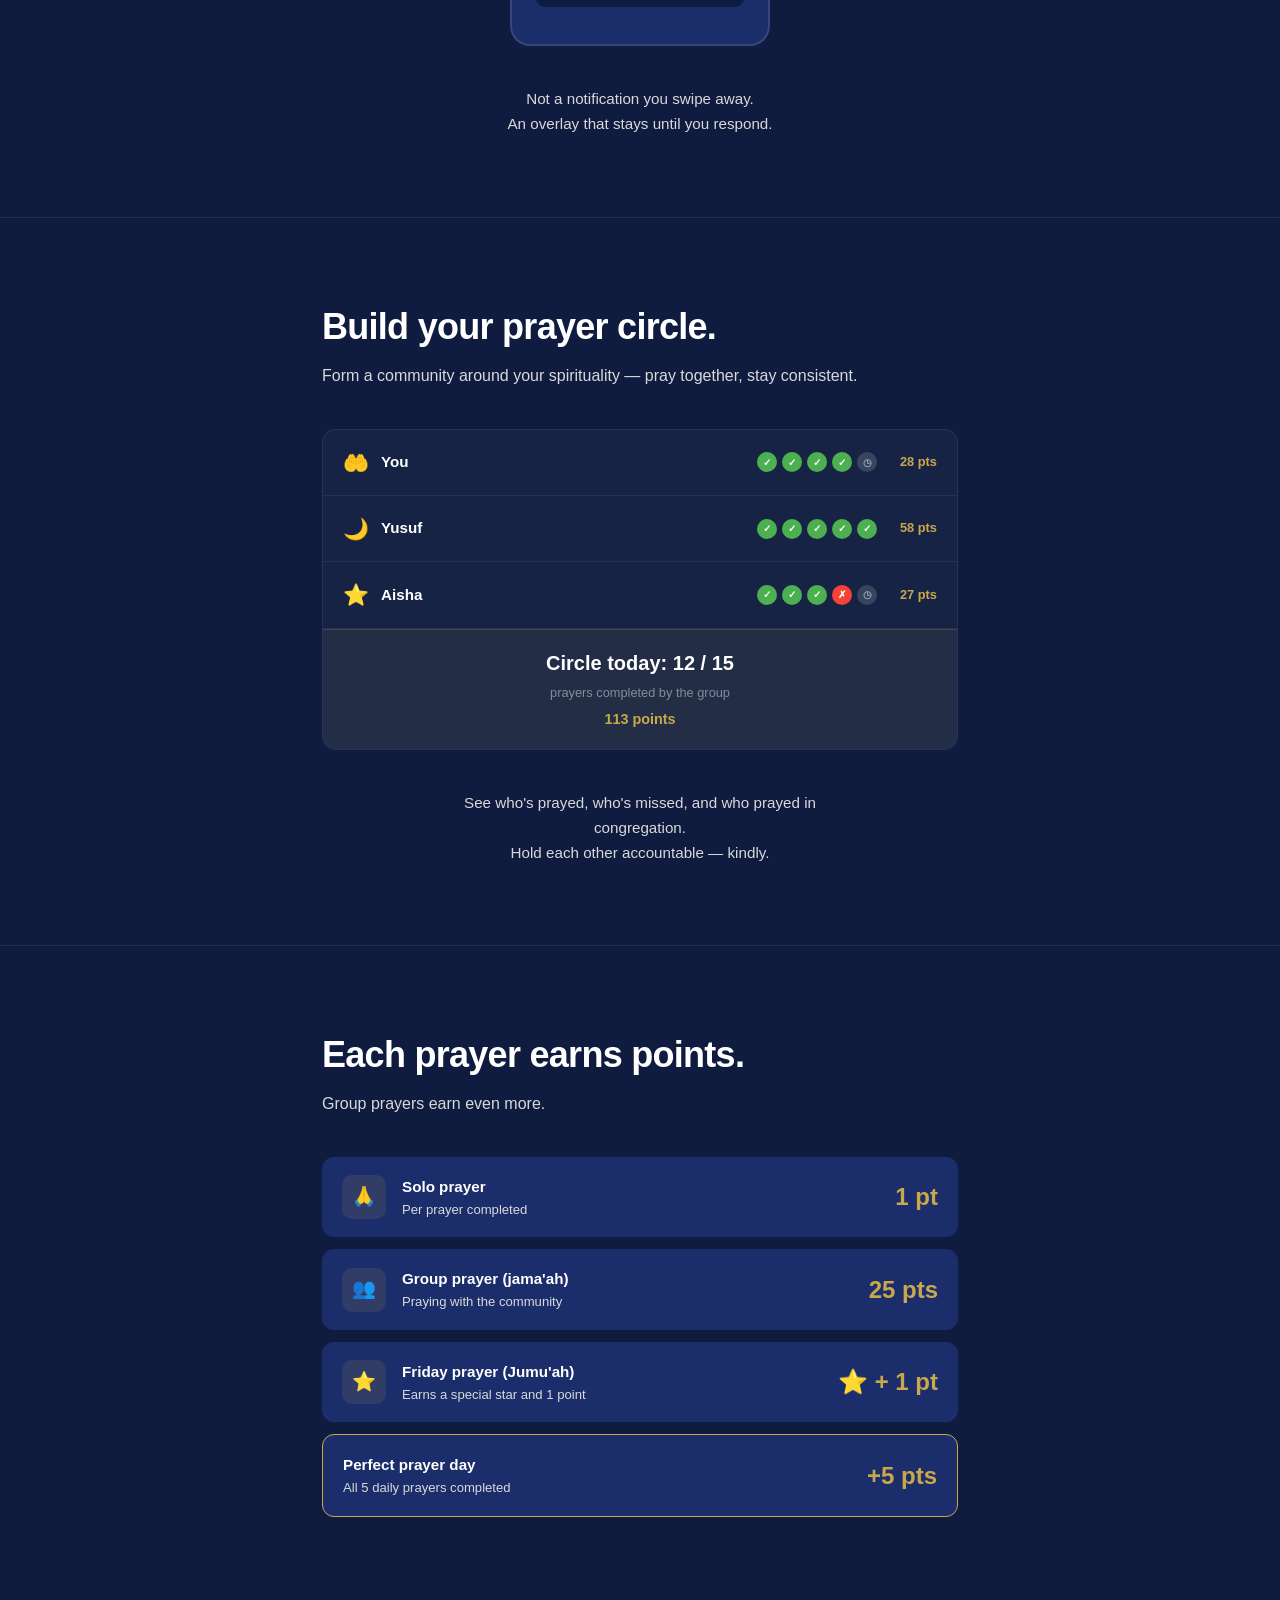
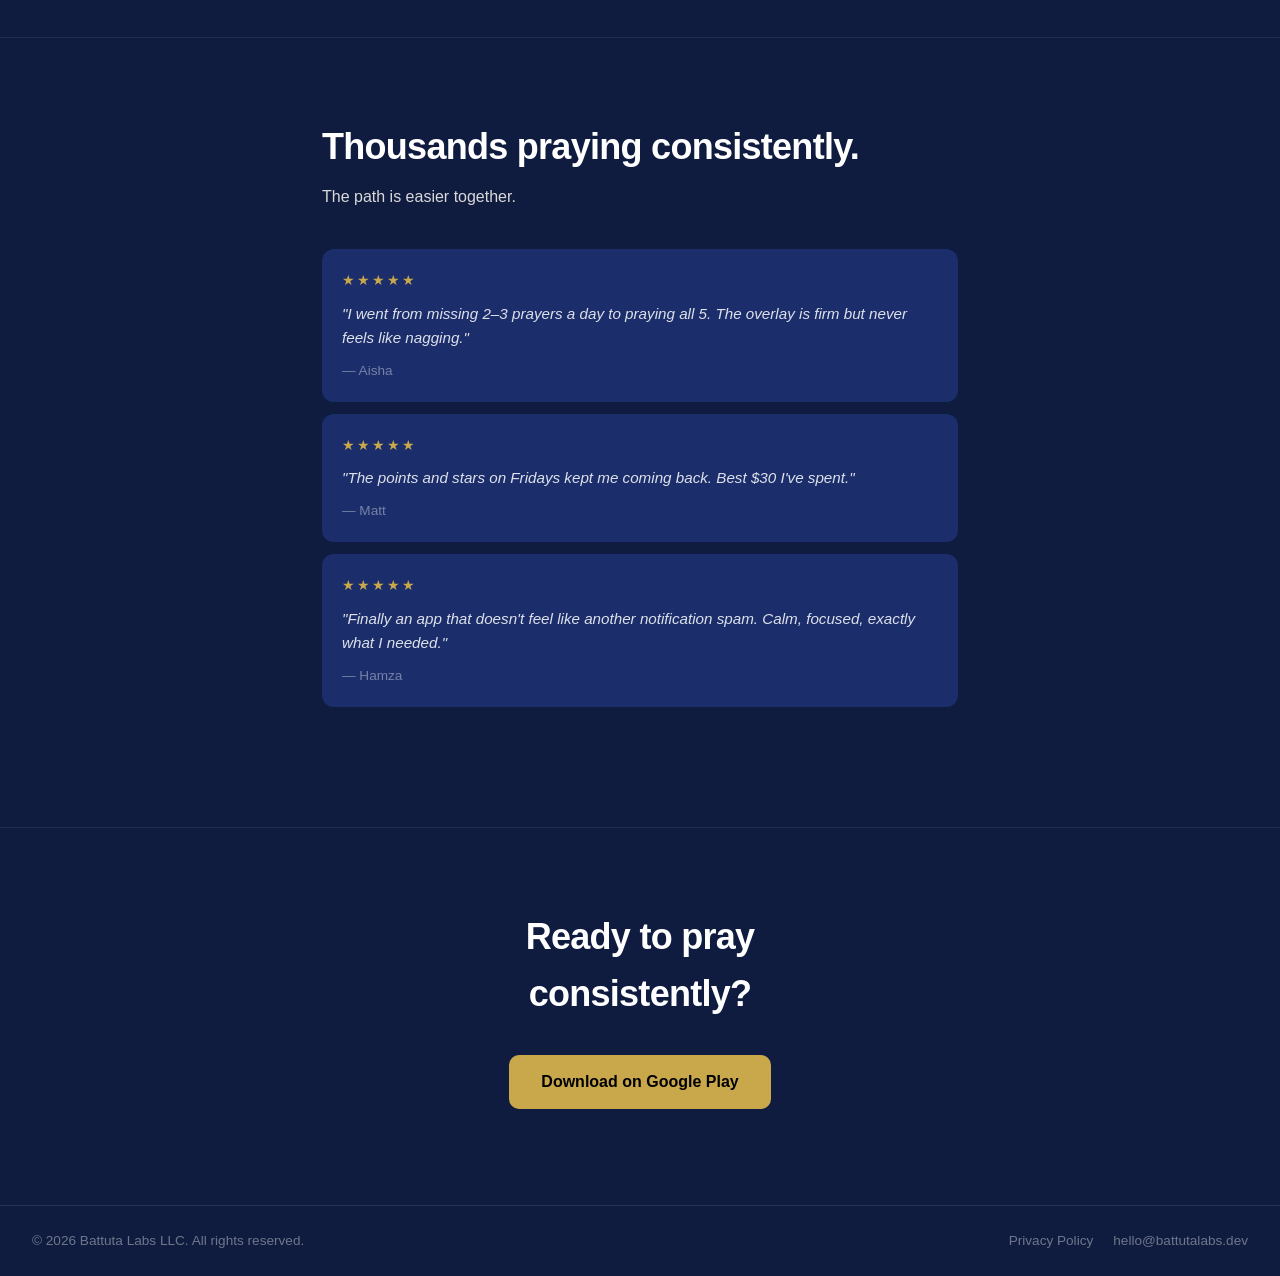
==== commit 117b40e2: "fix: replace BattutaLabs nav with Muslim Prayer Nudge branding and app icon" ====
--- a/muslimprayernudge/index.html
+++ b/muslimprayernudge/index.html
@@ -315,7 +315,10 @@
 <body>
 
   <nav class="site-nav dark">
-    <a class="logo" href="../">Battuta<span class="labs">Labs</span></a>
+    <a class="logo" href="./" style="display:flex;align-items:center;gap:10px;text-decoration:none;">
+      <img src="icon.png" alt="Muslim Prayer Nudge" style="width:32px;height:32px;border-radius:8px;">
+      <span style="color:#fff;font-weight:700;font-size:1rem;">Muslim Prayer Nudge</span>
+    </a>
     <a class="nav-link" href="../">← battutalabs.dev</a>
   </nav>
 
